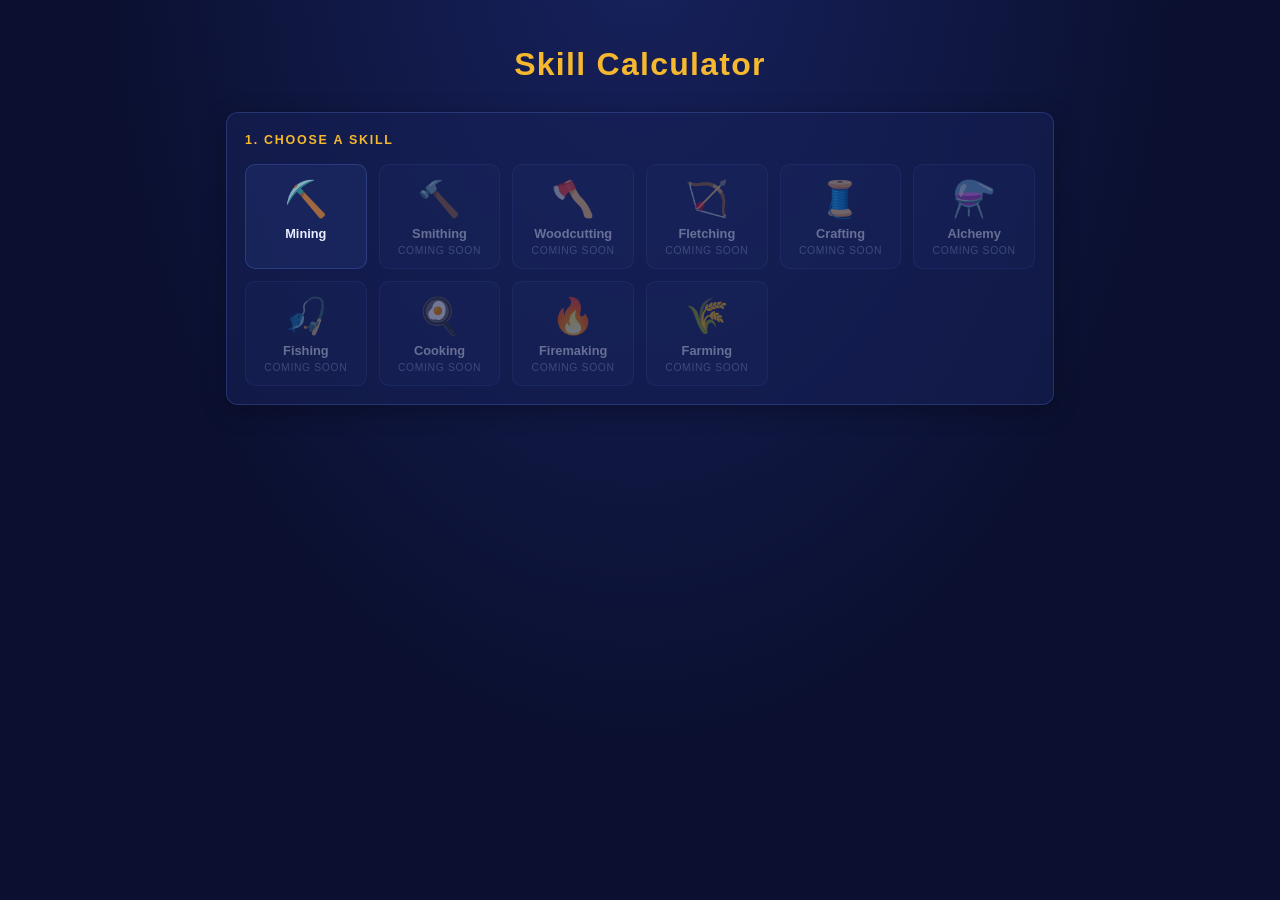
==== calculator.html @ 45c3f3a5 "Update input fields for target level and XP" ====
<!DOCTYPE html>
<html lang="en">
<head>
  <meta charset="UTF-8" />
  <meta name="viewport" content="width=device-width, initial-scale=1" />
  <title>Skill Calculator</title>
  <link rel="stylesheet" href="styles.css" />
</head>
<body>
  <main>
    <h1>Skill Calculator</h1>

    <!-- STEP 1 -->
    <section class="panel">
      <h2 class="step-title">1. Choose a skill</h2>
      <div id="skillGrid" class="skill-grid"></div>
    </section>

    <!-- STEP 2 -->
    <section class="panel" id="step2" hidden>
      <h2 class="step-title">2. Set your levels</h2>

      <div class="level-grid">
        <div class="level-card">
          <span class="level-label">Current level</span>
          <input id="currentLevel" type="number" min="1" max="199" value="1" />
          <span class="level-sub">Current XP (optional)</span>
          <input id="currentXp" type="number" min="0" step="1" placeholder="Enter your exact XP..." />
        </div>

        <div class="level-card">
          <span class="level-label">Target level</span>
         <div class="level-card">
  <span class="level-label">Target level</span>
  <input id="targetLevel" type="number" min="2" max="200" placeholder="e.g. 99" />
  <span class="level-sub">Target XP (optional)</span>
  <input id="targetXp" type="number" min="0" step="1" placeholder="Enter your exact XP..." />
</div>

    <!-- STEP 3 -->
    <section class="panel" id="step3" hidden>
      <h2 class="step-title">3. Choose a task</h2>

      <label class="log-row">Burning logs bonus
        <select id="logSelect"></select>
      </label>

      <div class="ore-controls">
        <strong>Ores to mine</strong>
        <div>
          <button type="button" id="selectAllBtn">Select all</button>
          <button type="button" id="clearBtn">Clear</button>
        </div>
      </div>

      <div id="oreGrid" class="ore-grid"></div>

      <div id="mixSection" hidden>
        <strong>XP split between selected ores (%)</strong>
        <div id="mixInputs" class="mix-inputs"></div>
        <p class="note" id="mixTotal"></p>
      </div>

      <button id="calcBtn" type="button">Calculate</button>
    </section>

    <!-- RESULTS -->
    <section class="panel" id="resultPanel" hidden>
      <h2 class="step-title">Your plan</h2>
      <div id="result"></div>
    </section>

    <p class="back"><a href="index.html">← Back</a></p>
  </main>

  <script src="calculator.js"></script>
</body>
</html>
---- styles.css ----
/* ===== Theme ===== */
:root {
  --bg: #0b1030;
  --bg-glow: #17225e;
  --panel: rgba(22, 34, 88, 0.55);
  --card: rgba(30, 46, 108, 0.5);
  --card-dim: rgba(14, 22, 62, 0.55);
  --border: rgba(90, 120, 220, 0.28);
  --text: #e8ecff;
  --muted: #7d8bc4;
  --accent: #f5b82e;
  --accent-soft: rgba(245, 184, 46, 0.14);
  --accent-text: #1a1205;
  --ok: #4cd37b;
  --error: #ff6b6b;
  --radius: 12px;
}

* { box-sizing: border-box; }

[hidden] { display: none !important; }

body {
  margin: 0;
  font-family: "Segoe UI", Arial, sans-serif;
  background:
    radial-gradient(ellipse at 50% -10%, var(--bg-glow) 0%, transparent 60%),
    var(--bg);
  background-attachment: fixed;
  color: var(--text);
  line-height: 1.5;
  min-height: 100vh;
}

main {
  max-width: 860px;
  margin: 0 auto;
  padding: 40px 16px 56px;
}

h1 {
  text-align: center;
  margin: 0 0 1.5rem;
  color: var(--accent);
  letter-spacing: 0.04em;
}

a { color: var(--accent); }

/* ===== Panels & step titles ===== */
.panel {
  margin-bottom: 22px;
  padding: 18px;
  background: var(--panel);
  border: 1px solid var(--border);
  border-radius: var(--radius);
  box-shadow: 0 6px 24px rgba(0, 0, 0, 0.3);
}

.step-title {
  margin: 0 0 14px;
  font-size: 0.78rem;
  font-weight: 700;
  text-transform: uppercase;
  letter-spacing: 0.14em;
  color: var(--accent);
}

/* ===== Inputs ===== */
input[type="number"],
input[type="text"],
select {
  width: 100%;
  background: rgba(8, 13, 42, 0.65);
  color: var(--text);
  border: 1px solid var(--border);
  border-radius: 8px;
  padding: 10px 12px;
  font-size: 1rem;
  font-family: inherit;
}

input::placeholder { color: var(--muted); }

input:focus,
select:focus,
button:focus-visible {
  outline: 2px solid var(--accent);
  outline-offset: 1px;
}

/* ===== Step 1: skill tiles ===== */
.skill-grid {
  display: grid;
  grid-template-columns: repeat(auto-fill, minmax(120px, 1fr));
  gap: 12px;
}

.skill-tile {
  position: relative;
  display: flex;
  flex-direction: column;
  align-items: center;
  gap: 4px;
  padding: 16px 8px 12px;
  background: var(--card);
  border: 1px solid var(--border);
  border-radius: 10px;
  color: var(--muted);
  cursor: pointer;
  transition: border-color 0.15s, transform 0.15s, box-shadow 0.15s, color 0.15s;
}

.skill-icon {
  font-size: 2.2rem;
  line-height: 1;
  margin-bottom: 6px;
}

.skill-name {
  font-size: 0.8rem;
  font-weight: 600;
  color: var(--text);
}

.soon {
  font-size: 0.65rem;
  text-transform: uppercase;
  letter-spacing: 0.06em;
  color: var(--muted);
}

.skill-tile:hover:not(:disabled) {
  border-color: var(--accent);
  transform: translateY(-2px);
}

.skill-tile.selected {
  border-color: var(--accent);
  background: var(--accent-soft);
  box-shadow: 0 0 0 1px var(--accent), 0 0 16px rgba(245, 184, 46, 0.25);
}

.skill-tile.selected .skill-name { color: var(--accent); }

.skill-tile.disabled,
.skill-tile:disabled {
  opacity: 0.4;
  cursor: not-allowed;
}

/* ===== Step 2: level cards ===== */
.level-grid {
  display: grid;
  grid-template-columns: repeat(2, 1fr);
  gap: 12px;
}

.level-card {
  display: flex;
  flex-direction: column;
  gap: 6px;
  padding: 14px;
  background: var(--card);
  border: 1px solid var(--border);
  border-radius: 10px;
}

.level-label {
  font-size: 0.7rem;
  text-transform: uppercase;
  letter-spacing: 0.1em;
  color: var(--muted);
}

.level-sub {
  margin-top: 6px;
  font-size: 0.72rem;
  color: var(--muted);
}

/* Big centered level number */
.level-card input[type="number"]:first-of-type {
  background: transparent;
  border-color: transparent;
  text-align: center;
  font-size: 2rem;
  font-weight: 700;
  padding: 2px 0 6px;
}

/* Target level in gold */
.level-card:nth-child(2) input[type="number"]:first-of-type {
  color: var(--accent);
}

/* ===== Step 3: logs ===== */
.log-row {
  display: flex;
  flex-direction: column;
  gap: 6px;
  margin-bottom: 14px;
  font-size: 0.8rem;
  color: var(--muted);
}

/* ===== Buttons ===== */
button {
  background: var(--card);
  color: var(--text);
  border: 1px solid var(--border);
  border-radius: 8px;
  padding: 7px 14px;
  font-family: inherit;
  font-size: 0.9rem;
  cursor: pointer;
  transition: border-color 0.15s, filter 0.15s;
}

button:hover:not(:disabled) { border-color: var(--accent); }

#calcBtn {
  display: block;
  margin: 8px auto 0;
  background: var(--accent);
  border-color: var(--accent);
  color: var(--accent-text);
  font-weight: 700;
  padding: 11px 32px;
  letter-spacing: 0.03em;
}

#calcBtn:hover { filter: brightness(1.1); }

/* ===== Ore picker ===== */
.ore-controls {
  display: flex;
  align-items: center;
  justify-content: space-between;
  gap: 8px;
  margin: 8px 0 10px;
}

.ore-controls button { padding: 5px 12px; font-size: 0.82rem; }

.ore-grid {
  display: grid;
  grid-template-columns: repeat(auto-fill, minmax(230px, 1fr));
  gap: 10px;
  margin-bottom: 18px;
}

.ore-item {
  position: relative;
  display: grid;
  grid-template-columns: 1fr;
  gap: 2px;
  padding: 12px 40px 12px 14px;
  background: var(--card-dim);
  border: 1px solid var(--border);
  border-radius: 10px;
  color: var(--muted);
  cursor: pointer;
  transition: border-color 0.15s, background 0.15s, color 0.15s, opacity 0.15s;
}

.ore-name {
  font-size: 0.92rem;
  font-weight: 600;
  color: var(--text);
}

.ore-meta {
  font-size: 0.75rem;
  color: var(--muted);
}

.ore-item:hover { border-color: var(--accent); }

/* Selected: amber tint, gold border, check badge */
.ore-item:has(.oreCheck:checked) {
  border-color: var(--accent);
  background: var(--accent-soft);
}

.ore-item:has(.oreCheck:checked)::after {
  content: "✓";
  position: absolute;
  top: 50%;
  right: 12px;
  transform: translateY(-50%);
  width: 20px;
  height: 20px;
  line-height: 20px;
  text-align: center;
  font-size: 0.75rem;
  font-weight: 700;
  border-radius: 50%;
  background: var(--accent);
  color: var(--accent-text);
}

/* Hint for ores above your current level (visual only, not a lock) */
.ore-item.above-level:not(:has(.oreCheck:checked)) {
  opacity: 0.5;
}

.ore-item.above-level .ore-meta::after {
  content: " · 🔒";
}

/* Native checkbox hidden; the whole card is the control */
.oreCheck {
  position: absolute;
  opacity: 0;
  pointer-events: none;
}

/* ===== XP split ===== */
#mixSection { margin-bottom: 18px; }

.mix-inputs {
  display: grid;
  gap: 8px;
  margin: 10px auto;
  max-width: 340px;
}

.mix-row {
  display: flex;
  align-items: center;
  justify-content: space-between;
  gap: 8px;
  font-size: 0.9rem;
}

.mix-row input {
  width: 90px;
  text-align: right;
}

/* ===== Messages ===== */
.note  { color: var(--muted); font-size: 0.9em; }
.error { color: var(--error); }
.ok    { color: var(--ok); }

/* ===== Results ===== */
#result { text-align: center; }

#result h3 {
  margin: 22px 0 8px;
  font-size: 0.95rem;
  color: var(--accent);
}

/* Projected summary bar: start -> end */
.projected {
  display: grid;
  grid-template-columns: auto 1fr auto;
  align-items: center;
  gap: 16px;
  padding: 14px 18px;
  background: var(--card);
  border: 1px solid var(--border);
  border-radius: 10px;
}

.proj-end {
  display: flex;
  flex-direction: column;
  align-items: center;
  line-height: 1.1;
}

.proj-num {
  font-size: 2rem;
  font-weight: 700;
  color: var(--text);
}

.proj-end:last-child .proj-num { color: var(--accent); }

.proj-label {
  font-size: 0.68rem;
  text-transform: uppercase;
  letter-spacing: 0.1em;
  color: var(--muted);
}

.proj-mid {
  position: relative;
  display: flex;
  flex-direction: column;
  align-items: center;
  gap: 2px;
  padding: 10px 0;
}

/* The gold connecting line sits behind the text */
.proj-mid::before {
  content: "";
  position: absolute;
  left: 0;
  right: 0;
  top: 50%;
  height: 3px;
  background: var(--accent);
  border-radius: 2px;
  transform: translateY(-50%);
}

.proj-xp,
.proj-levels {
  position: relative;
  z-index: 1;
  padding: 0 8px;
  font-size: 0.85rem;
  font-weight: 600;
  /* Mask the line behind the text */
  background: #14204f;
}

.proj-xp     { color: var(--accent); margin-bottom: 6px; }
.proj-levels { color: var(--ok);     margin-top: 6px; }

/* Tables (rows are direct children, no thead/tbody in your markup) */
#result table {
  width: 100%;
  border-collapse: separate;
  border-spacing: 0;
  margin: 10px 0 14px;
  background: var(--card);
  border: 1px solid var(--border);
  border-radius: 10px;
  overflow: hidden;
  font-size: 0.9rem;
}

#result th,
#result td {
  padding: 9px 12px;
  text-align: right;
  border-bottom: 1px solid var(--border);
}

#result th {
  background: rgba(255, 255, 255, 0.04);
  color: var(--muted);
  font-weight: 600;
  font-size: 0.74rem;
  text-transform: uppercase;
  letter-spacing: 0.06em;
}

#result th:first-child,
#result td:first-child { text-align: left; }

#result tr:nth-child(even) td { background: rgba(255, 255, 255, 0.025); }
#result tr:hover td           { background: var(--accent-soft); }
#result tr:last-child td      { border-bottom: none; }
#result th:hover              { background: rgba(255, 255, 255, 0.04); }

/* ===== Back link ===== */
.back { text-align: center; margin-top: 8px; }

/* ===== Small screens ===== */
@media (max-width: 560px) {
  main { padding-top: 28px; }
  .panel { padding: 14px; }

  .level-grid { grid-template-columns: 1fr; }
  .skill-grid { grid-template-columns: repeat(auto-fill, minmax(96px, 1fr)); }
  .skill-icon { font-size: 1.8rem; }

  .projected { gap: 10px; padding: 12px; }
  .proj-num { font-size: 1.5rem; }

  /* Wide tables scroll sideways instead of squashing */
  #result table {
    display: block;
    overflow-x: auto;
    white-space: nowrap;
  }

  #result th,
  #result td { padding: 7px 8px; font-size: 0.82rem; }
}
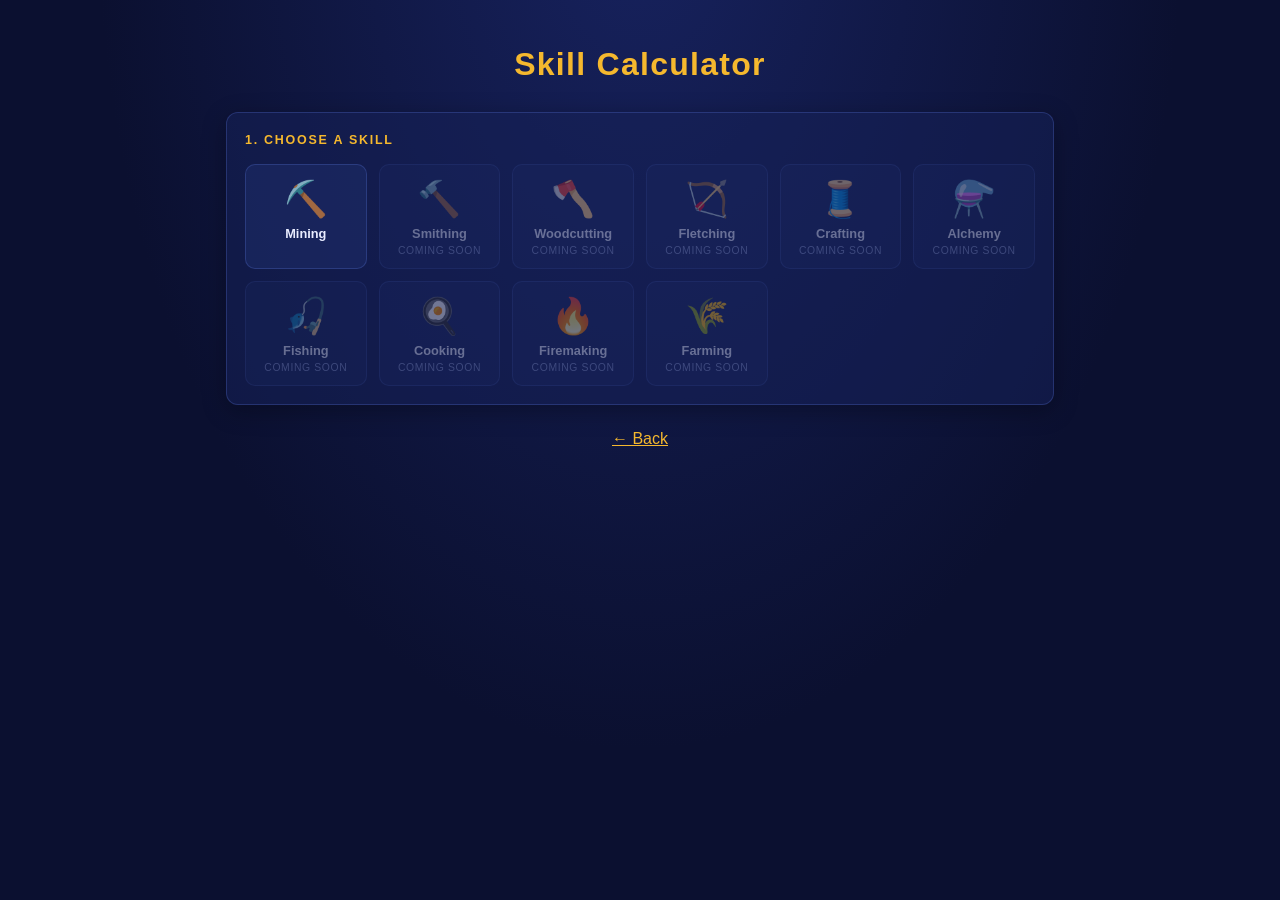
==== commit 55d87e56: "Fix HTML formatting in calculator.html" ====
--- a/calculator.html
+++ b/calculator.html
@@ -36,7 +36,7 @@
   <span class="level-sub">Target XP (optional)</span>
   <input id="targetXp" type="number" min="0" step="1" placeholder="Enter your exact XP..." />
 </div>
-
+</section>
     <!-- STEP 3 -->
     <section class="panel" id="step3" hidden>
       <h2 class="step-title">3. Choose a task</h2>
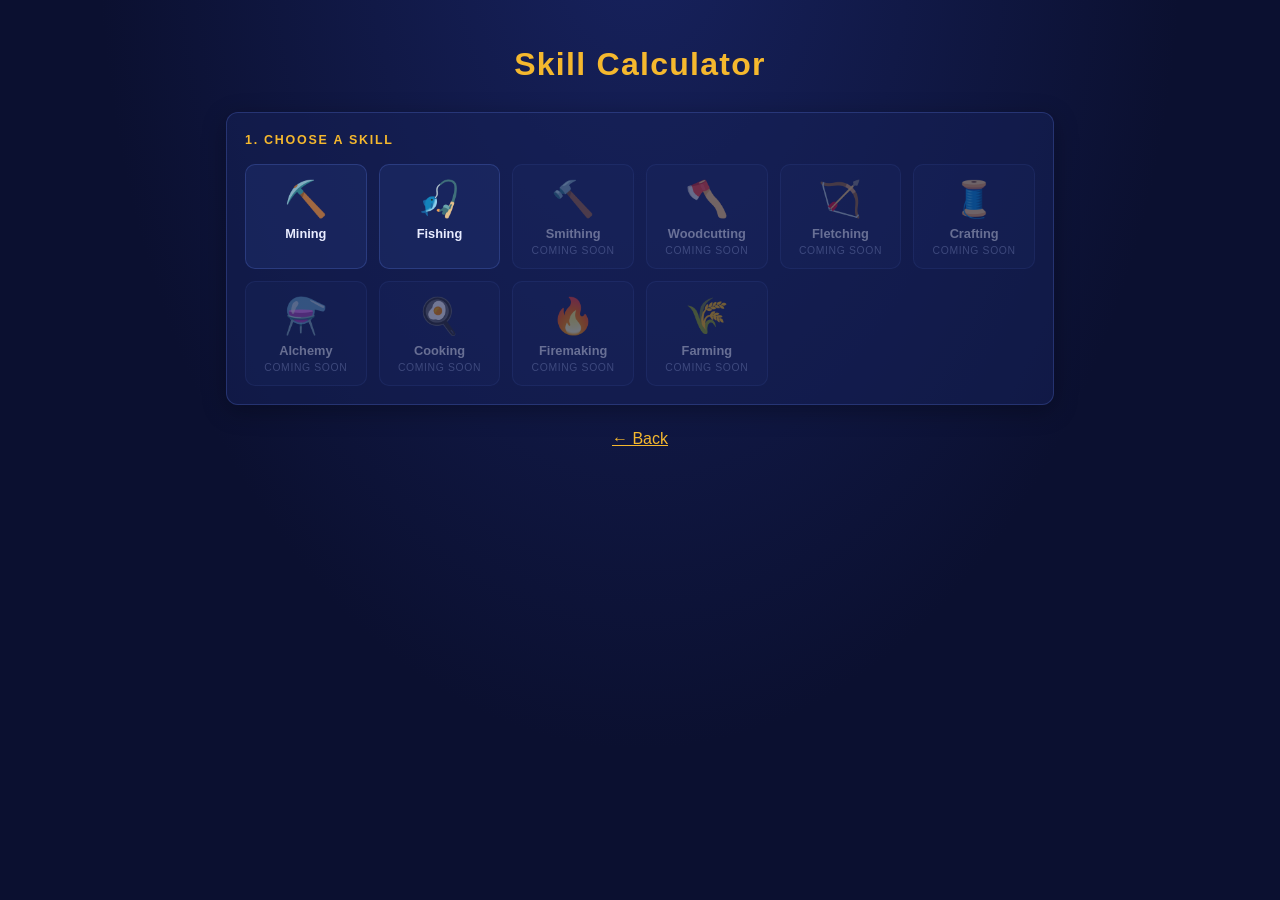
==== commit eac04b2f: "Implement character lookup feature in calculator.html Added character lookup input and status displa" ====
--- a/calculator.html
+++ b/calculator.html
@@ -20,6 +20,13 @@
     <section class="panel" id="step2" hidden>
       <h2 class="step-title">2. Set your levels</h2>
 
+      <!-- Character lookup -->
+      <div id="lookupBar" class="lookup-bar">
+        <label for="playerName" id="lookupLabel">Character name</label>
+        <input type="text" id="playerName" placeholder="Enter character name, press Enter" autocomplete="off" />
+        <p id="lookupStatus" class="lookup-status"></p>
+      </div>
+
       <div class="level-grid">
         <div class="level-card">
           <span class="level-label">Current level</span>
@@ -30,36 +37,24 @@
 
         <div class="level-card">
           <span class="level-label">Target level</span>
-         <div class="level-card">
-  <span class="level-label">Target level</span>
-  <input id="targetLevel" type="number" min="2" max="200" placeholder="e.g. 99" />
-  <span class="level-sub">Target XP (optional)</span>
-  <input id="targetXp" type="number" min="0" step="1" placeholder="Enter your exact XP..." />
-</div>
-</section>
+          <input id="targetLevel" type="number" min="2" max="200" placeholder="e.g. 99" />
+          <span class="level-sub">Target XP (optional)</span>
+          <input id="targetXp" type="number" min="0" step="1" placeholder="Enter your exact XP..." />
+        </div>
+      </div>
+    </section>
+
     <!-- STEP 3 -->
     <section class="panel" id="step3" hidden>
-      <h2 class="step-title">3. Choose a task</h2>
+      <h2 class="step-title" id="step3Title">3. Choose a task</h2>
 
+      <!-- Global: applies to every skill -->
       <label class="log-row">Burning logs bonus
         <select id="logSelect"></select>
       </label>
 
-      <div class="ore-controls">
-        <strong>Ores to mine</strong>
-        <div>
-          <button type="button" id="selectAllBtn">Select all</button>
-          <button type="button" id="clearBtn">Clear</button>
-        </div>
-      </div>
-
-      <div id="oreGrid" class="ore-grid"></div>
-
-      <div id="mixSection" hidden>
-        <strong>XP split between selected ores (%)</strong>
-        <div id="mixInputs" class="mix-inputs"></div>
-        <p class="note" id="mixTotal"></p>
-      </div>
+      <!-- Skill-specific: each skill module renders its own controls here -->
+      <div id="skillTask"></div>
 
       <button id="calcBtn" type="button">Calculate</button>
     </section>
@@ -73,7 +68,7 @@
     <p class="back"><a href="index.html">← Back</a></p>
   </main>
 
-  <script src="calculator.js"></script>
+  <script type="module" src="calculator.js"></script>
 </body>
 </html>
 
--- a/styles.css
+++ b/styles.css
@@ -233,6 +233,8 @@
 #calcBtn:hover { filter: brightness(1.1); }
 
 /* ===== Ore picker ===== */
+/* .ore-actions is what mining.js generates; .ore-controls kept as an alias */
+.ore-actions,
 .ore-controls {
   display: flex;
   align-items: center;
@@ -241,7 +243,13 @@
   margin: 8px 0 10px;
 }
 
-.ore-controls button { padding: 5px 12px; font-size: 0.82rem; }
+.ore-actions button,
+.ore-controls button,
+.selectAllBtn,
+.clearBtn {
+  padding: 5px 12px;
+  font-size: 0.82rem;
+}
 
 .ore-grid {
   display: grid;
@@ -317,8 +325,10 @@
 }
 
 /* ===== XP split ===== */
-#mixSection { margin-bottom: 18px; }
-
+/* .mixSection / .mixInputs are what mining.js generates; kebab-case kept as aliases */
+.mixSection { margin-bottom: 18px; }
+
+.mixInputs,
 .mix-inputs {
   display: grid;
   gap: 8px;
@@ -334,9 +344,17 @@
   font-size: 0.9rem;
 }
 
-.mix-row input {
+.mix-row input,
+.mixInput {
   width: 90px;
   text-align: right;
+}
+
+.mixTotal {
+  margin-top: 6px;
+  font-size: 0.85rem;
+  text-align: center;
+  color: var(--muted);
 }
 
 /* ===== Messages ===== */
@@ -458,7 +476,6 @@
 #result tr:nth-child(even) td { background: rgba(255, 255, 255, 0.025); }
 #result tr:hover td           { background: var(--accent-soft); }
 #result tr:last-child td      { border-bottom: none; }
-#result th:hover              { background: rgba(255, 255, 255, 0.04); }
 
 /* ===== Back link ===== */
 .back { text-align: center; margin-top: 8px; }
@@ -486,3 +503,55 @@
   #result td { padding: 7px 8px; font-size: 0.82rem; }
 }
 
+/* ===== Home page ===== */
+.home-main {
+  display: flex;
+  flex-direction: column;
+  align-items: center;
+  justify-content: center;
+  gap: 16px;
+  min-height: 100vh;
+  max-width: none;
+  padding: 24px 16px;
+  text-align: center;
+}
+
+.home-title {
+  margin: 0;
+  font-size: clamp(3rem, 10vw, 6rem);
+  letter-spacing: 0.06em;
+}
+
+.home-sub {
+  margin: 0 0 12px;
+  font-size: clamp(1.1rem, 3vw, 1.6rem);
+  color: var(--muted);
+}
+
+.home-btn {
+  display: inline-block;
+  padding: 16px 44px;
+  background: var(--accent);
+  border: 1px solid var(--accent);
+  border-radius: var(--radius);
+  color: var(--accent-text);
+  font-size: 1.3rem;
+  font-weight: 700;
+  letter-spacing: 0.03em;
+  text-decoration: none;
+  box-shadow: 0 6px 24px rgba(245, 184, 46, 0.25);
+  transition: transform 0.15s, filter 0.15s, box-shadow 0.15s;
+}
+
+.home-btn:hover {
+  filter: brightness(1.1);
+  transform: translateY(-2px);
+  box-shadow: 0 10px 32px rgba(245, 184, 46, 0.35);
+}
+
+.home-btn:focus-visible {
+  outline: 2px solid var(--text);
+  outline-offset: 3px;
+}
+
+
